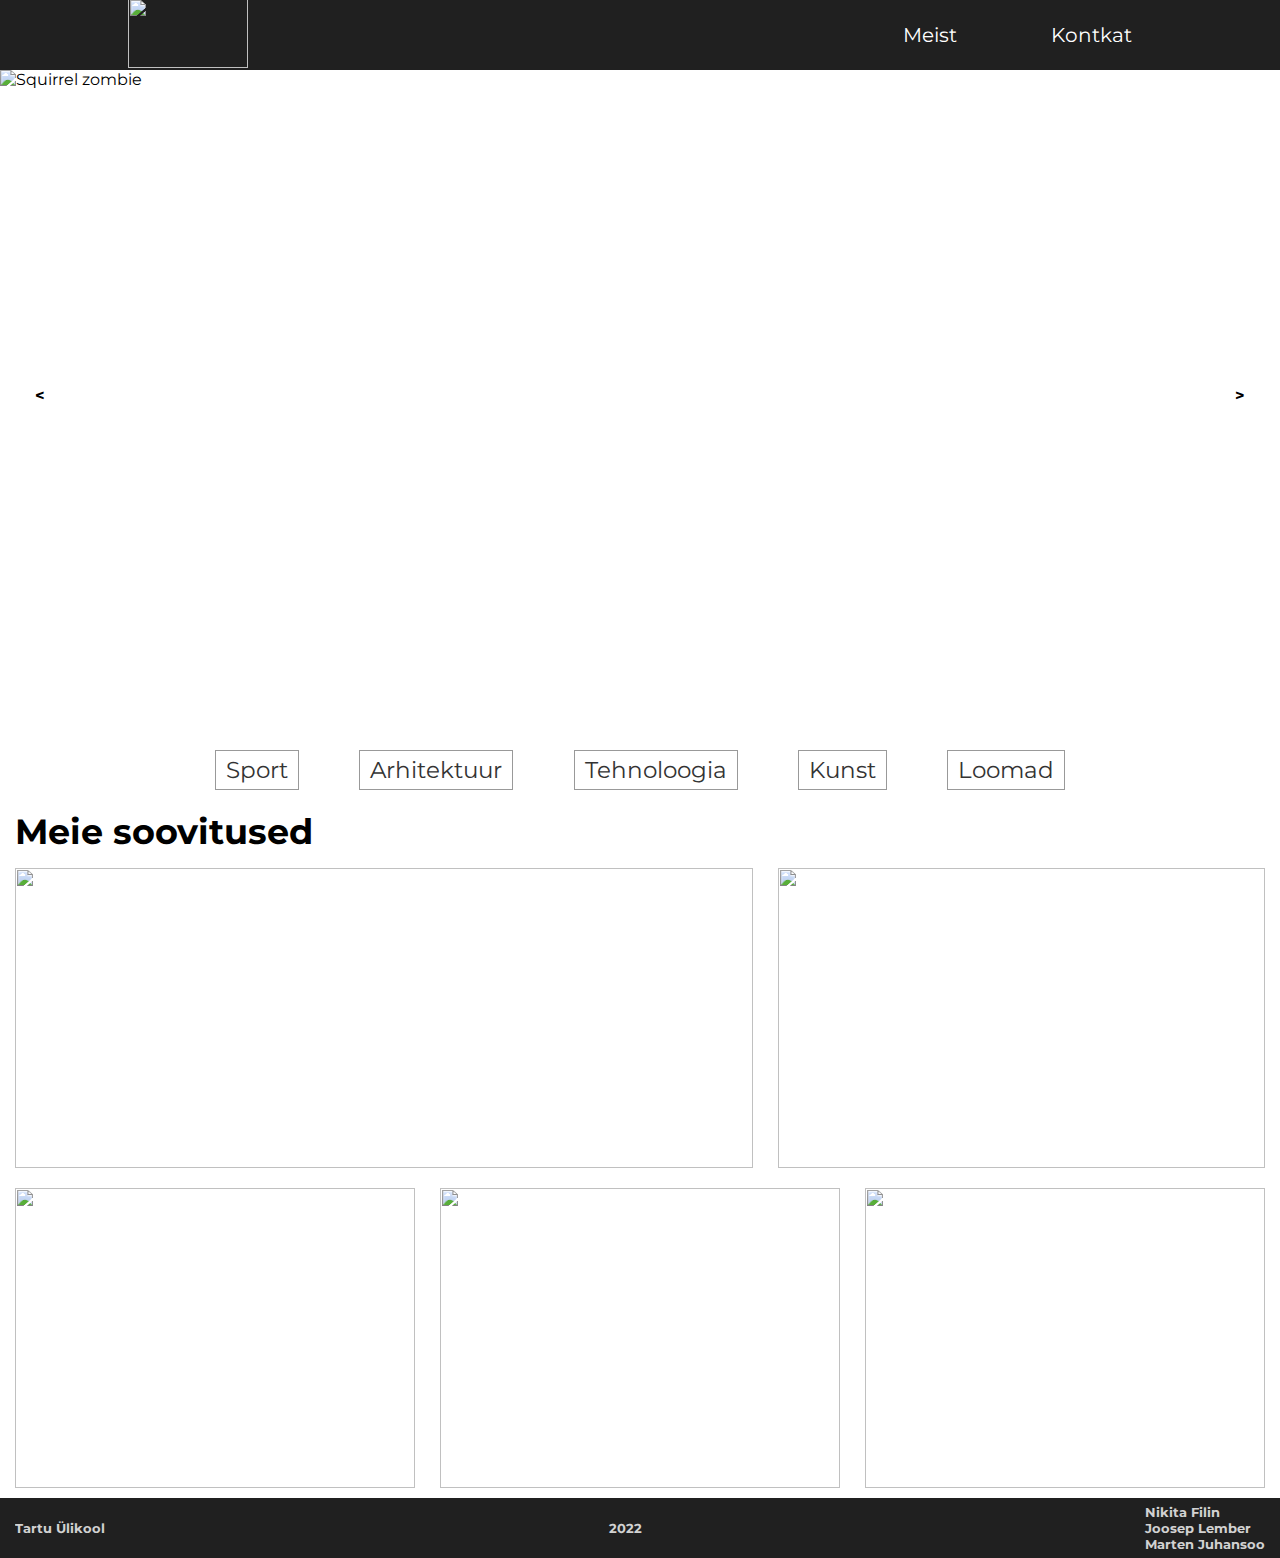
==== index.html @ 3db16217 "github pages setup" ====
<!DOCTYPE html>
<html lang="en">
<head>
    <meta charset="UTF-8">
    <title>Title</title>
    <link rel="stylesheet" href="static/css/index.css">
    <link rel="stylesheet" href="static/css/footer.css">
    <link rel="stylesheet" href="static/css/header.css">
    <meta name="viewport" content="width=device-width, initial-scale=1">
    <link rel="preconnect" href="https://fonts.googleapis.com">
    <link rel="preconnect" href="https://fonts.gstatic.com" crossorigin>
    <link href="https://fonts.googleapis.com/css2?family=Montserrat:wght@700&family=Roboto&display=swap" rel="stylesheet">
</head>
<body onload="popup('fig1', './templates/sport.html', 'popup6'); popup('fig2', 'arhitektuur.html', 'popup3'); popup('fig3', 'tehnoloogia.html', 'popup1'); popup('fig4', 'kunst.html', 'popup2'); popup('fig5', 'loomad.html', 'popup4');">
    <header>
        <a class="logo" href="index.html"><img src="https://www.graphicsprings.com/filestorage/stencils/1f4e948fcfc9977ee6fb567bd815132d.png?width=500&height=500" alt=""></a>
        <nav class="header-nav">
            <ul class="nav-links">
                <li><a class="header-text" href="">Meist</a></li>
                <li><a class="header-text" href="">Kontkat</a></li>
            </ul>
        </nav>
    </header>

    <div class="carousel">
        <div class="carousel-item carousel-item-visible">
            <img src="https://images.unsplash.com/photo-1537211261771-e525b9e4049b?ixid=MnwxMjA3fDB8MHxwaG90by1wYWdlfHx8fGVufDB8fHx8&ixlib=rb-1.2.1&auto=format&fit=crop&w=600&h=450&q=80"
                 alt="Squirrel zombie" />
        </div>
        <div class="carousel-item">
            <img src="https://images.unsplash.com/photo-1503925802536-c9451dcd87b5?ixid=MnwxMjA3fDB8MHxwaG90by1wYWdlfHx8fGVufDB8fHx8&ixlib=rb-1.2.1&auto=format&fit=crop&w=600&h=450&q=80"
                 alt="Zombie hands" />
        </div>
        <div class="carousel-item">
            <img src="https://images.unsplash.com/photo-1509558567730-6c838437b06b?ixlib=rb-1.2.1&ixid=MnwxMjA3fDB8MHxwaG90by1wYWdlfHx8fGVufDB8fHx8&auto=format&fit=crop&w=600&h=450&q=80"
                 alt="Zombie pumpkin" />
        </div>
        <div class="carousel-actions">
            <button id="carousel-button-prev" aria-label="Previous"><</button>
            <button id="carousel-button-next" aria-label="Next">></button>
        </div>
    </div>

    <nav class="themes-nav">
        <div class="nav-container">
            <a href="templates/sport.html">Sport</a>
            <a href="templates/arhitektuur.html">Arhitektuur</a>
            <a href="templates/tehnoloogia.html">Tehnoloogia</a>
            <a href="templates/kunst.html">Kunst</a>
            <a href="templates/loomad.html">Loomad</a>
        </div>
    </nav>

    <div class="heading">
        <h1>Meie soovitused</h1>
    </div>

    <section>
        <div class="themes-container">
            <div id="fig1" onclick="popup('fig1', 'sport.html', 'popup6')" class="fig1"><img src="https://media.istockphoto.com/photos/used-brushes-on-an-artists-palette-of-colorful-oil-paint-picture-id636761588?b=1&k=20&m=636761588&s=612x612&w=0&h=mlriGcG0LszeBR13BhAqCaRNgaAH2je1SaY4MMyitnw="alt=""></div>
            <div id="fig2" onclick="popup('fig2', 'arhitektuur.html', 'popup3')" class="fig2"><img src="https://media.istockphoto.com/photos/used-brushes-on-an-artists-palette-of-colorful-oil-paint-picture-id636761588?b=1&k=20&m=636761588&s=612x612&w=0&h=mlriGcG0LszeBR13BhAqCaRNgaAH2je1SaY4MMyitnw="alt=""></div>
            <div id="fig3" onclick="popup('fig3', 'tehnoloogia.html', 'popup1')" class="fig3"><img src="https://media.istockphoto.com/photos/used-brushes-on-an-artists-palette-of-colorful-oil-paint-picture-id636761588?b=1&k=20&m=636761588&s=612x612&w=0&h=mlriGcG0LszeBR13BhAqCaRNgaAH2je1SaY4MMyitnw="alt=""></div>
            <div id="fig4" onclick="popup('fig4', 'kunst.html', 'popup2')" class="fig4"><img src="https://media.istockphoto.com/photos/used-brushes-on-an-artists-palette-of-colorful-oil-paint-picture-id636761588?b=1&k=20&m=636761588&s=612x612&w=0&h=mlriGcG0LszeBR13BhAqCaRNgaAH2je1SaY4MMyitnw="alt=""></div>
            <div id="fig5" onclick="popup('fig5', 'loomad.html', 'popup4')" class="fig5"><img src="https://media.istockphoto.com/photos/used-brushes-on-an-artists-palette-of-colorful-oil-paint-picture-id636761588?b=1&k=20&m=636761588&s=612x612&w=0&h=mlriGcG0LszeBR13BhAqCaRNgaAH2je1SaY4MMyitnw="alt=""></div>
        </div>
    </section>

    <footer>
        <div class="footer-container">
            <div><h5>Tartu Ülikool</h5></div>
            <div><h5>2022</h5></div>
            <div><h5>Nikita Filin <br>Joosep Lember <br>Marten Juhansoo</h5></div>
        </div>
    </footer>
    <script src="static/js/slideshow.js"></script>
    <script src="static/js/div_click.js"></script>

</body>
</html>
---- static/css/index.css ----
*{
    padding: 0;
    margin: 0;
    box-sizing: border-box;
    font-family: 'Montserrat', sans-serif;
}


.themes-nav{

    min-height: 60px;
    display: flex;
    align-items: center;
}

.nav-container{
    width:850px;
    margin: 0 auto;
    flex-wrap: wrap;
    display: flex;
    justify-content: space-between;
    align-items: center;
}

.nav-container a{
    margin-top: 30px;
    text-decoration: none;
    padding: 5px 10px 5px 10px;
    border: 1.5px solid rgb(153, 153, 153);
    font-size: 23px;
    color: rgb(51, 51, 51);
}

.heading{
    max-width: 1250px;
    margin: 0 auto;
}

.heading h1 {
    font-weight: bold;
    margin-top:20px;
    font-size: 35px;
}

.carousel {
    max-width: 100%;
    position: relative;
    margin: 0 auto;
}

.carousel .carousel-item,
.carousel .carousel-item-hidden {
    display: none; /* hide all slide images not currently being viewed */
}

.carousel .carousel-item-visible {
    display: flex; /* show current slide image */
    animation: fadeVisibility 0.5s; /* for fading effect when switching between slides */

}

.carousel .carousel-item img {
    width: 100%;
    height: 650px;


}

/* Navigation control styles */
.carousel .carousel-actions {
    display: flex;
    width: 100%;
    justify-content: space-between; /* put space between the navigation buttons */
    position: absolute; /* position navigation buttons on top */
    top: 50%; /* center navigation buttons on the slide */
    transform: translateY(-50%); /* align navigation buttons */
}

.carousel .carousel-actions button {
    border-radius: 50px;
    background-color: white;
    border: 0;
    font-size: 16px;
    font-weight: bold;
    cursor: pointer;
    width: 40px;
    height: 40px;
}

.carousel .carousel-actions button#carousel-button-prev {
    margin-left: 20px; /* prevent previous button from touching the side*/
}

.carousel .carousel-actions button#carousel-button-next {
    margin-right: 20px;  /* prevent next button from touching the side*/
}

/* hanlde smooth transitions between slides */
@keyframes fadeVisibility {
    0% {
        opacity: 0;
    }
    100% {
        opacity: 1;
    }
}


section{
    margin-top: 15px;
    min-height: 600px;
    margin-bottom: 10px;

}

.themes-container{

    max-width: 1250px;

    margin: 0 auto;

    gap: 20px;
    display: flex;
    flex-wrap: wrap;
    justify-content: space-between;
}


.fig1 img, .fig2 img{
    object-fit: cover;
    height: 300px;
    width: 100%;
}

.fig1 {
    width: 59%;
    height: 300px;
}

.fig2 {
    width: 39%;
    height: 300px;
}


.fig3, .fig4, .fig5{
    width: 32%;
    height: 300px;

}

.fig3 img, .fig4 img, .fig5 img{
    height: 100%;
    width: 100%;
}




.fig1, .fig2, .fig3, .fig4, .fig5{
    transition: all 300ms;
}

.fig1:hover, .fig2:hover, .fig3:hover, .fig4:hover, .fig5:hover{
    transform: scale(1.05);
}


@media (max-width: 700px) {


    .nav-container{
        gap: 12px;
        justify-content: center;
    }


    .carousel{
       height: 300px;
    }

    .carousel .carousel-item img {

        height: 300px;

    }

    .fig1, .fig2, .fig3, .fig4, .fig5{
        width: 100%;
        margin-left: 10px;
        margin-right: 10px;
        gap: 1px;
    }

    .fig1:hover, .fig2:hover, .fig3:hover, .fig4:hover, .fig5:hover{
        transform: none;
    }

    .fig1, .fig2, .fig3, .fig4, .fig5{
        transition: none;
    }

    .fig1 img:hover, .fig2 img:hover, .fig3 img:hover, .fig4 img:hover, .fig5 img:hover{
        opacity: 0.8;
    }

    .heading{
        margin-left: 10px;
    }




}
---- static/css/footer.css ----
*{
    padding: 0;
    margin: 0;
    box-sizing: border-box;
    font-family: 'Montserrat', sans-serif;
}

footer{
    background-color: #202020;
    min-height: 60px;
    display: flex;
    align-items: center;
}

.footer-container{
    width: 1250px;
    margin: 0 auto;
    flex-wrap: wrap;
    display: flex;
    justify-content: space-between;
    align-items: center;
}

h5{
    color: white;
    opacity: 0.8;
}

@media (max-width: 700px) {

    .footer-container div h5{
        margin-left: 15px;
        margin-right: 15px;
    }

}
---- static/css/header.css ----
*{
    padding: 0;
    margin: 0;
    box-sizing: border-box;
    font-family: 'Montserrat', sans-serif;
}

header{
    display: flex;
    justify-content: flex-end;
    align-items: center;
    padding: 30px 10%;
    max-height: 70px;
    background-color: #202020;
}

.logo img{
    cursor: pointer;
    width: 120px;
    height: 70px;
}

.logo{
    margin-right: auto;
}

.nav-links{
    list-style: none;
}

.nav-links li{
    display: inline-block;
    padding: 0px 20px;
}

.nav-links li a{
    transition: all 0.3s ease 0s;
    text-decoration: none;
    color: white;
    font-size: 20px;
    margin-left: 50px;
}

.nav-links li a:hover{
    color: #0088a9
}


@media (max-width: 700px) {

    header{
        height: 10px;
    }
    .nav-links li a {
        font-size: 15px;
    }
}
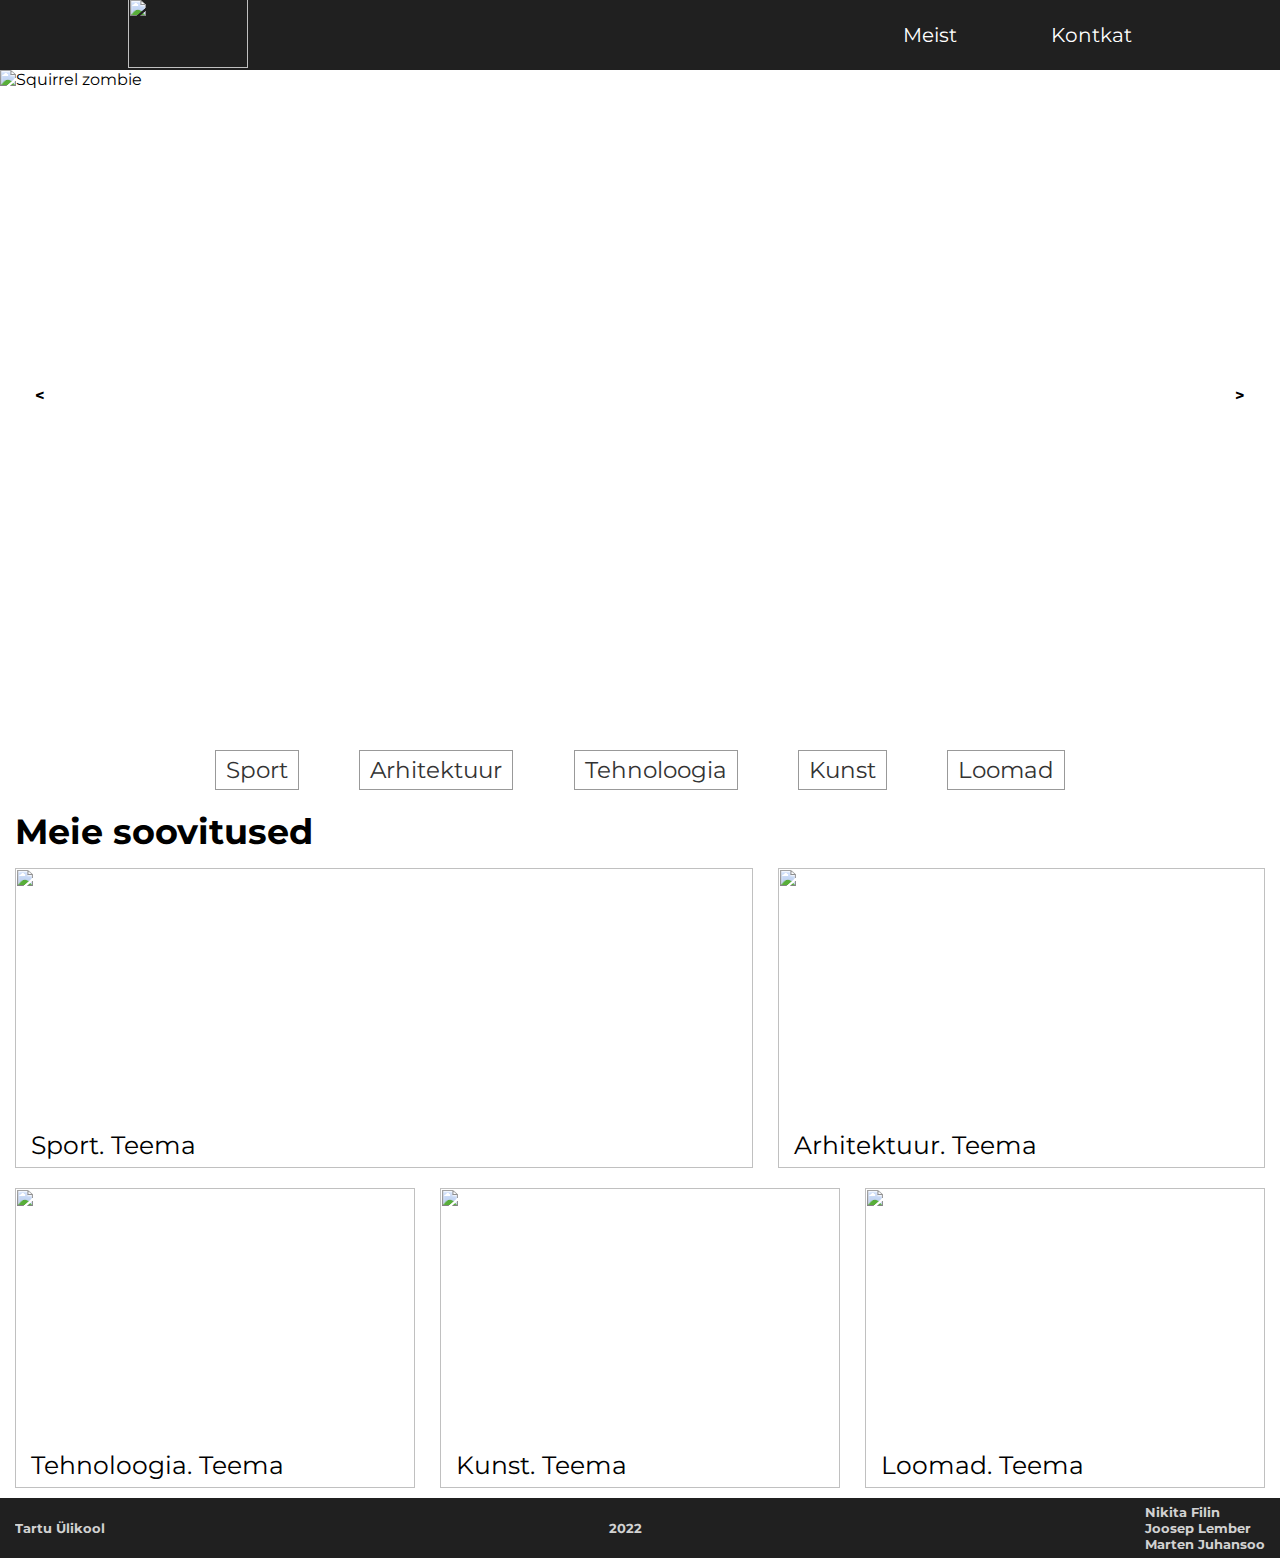
==== commit fbac9edd: "text on images added" ====
--- a/index.html
+++ b/index.html
@@ -11,7 +11,7 @@
     <link rel="preconnect" href="https://fonts.gstatic.com" crossorigin>
     <link href="https://fonts.googleapis.com/css2?family=Montserrat:wght@700&family=Roboto&display=swap" rel="stylesheet">
 </head>
-<body onload="popup('fig1', './templates/sport.html', 'popup6'); popup('fig2', 'arhitektuur.html', 'popup3'); popup('fig3', 'tehnoloogia.html', 'popup1'); popup('fig4', 'kunst.html', 'popup2'); popup('fig5', 'loomad.html', 'popup4');">
+<body onload="popup('fig1', './templates/sport.html', 'popup6'); popup('fig2', './templates/arhitektuur.html', 'popup3'); popup('fig3', './templates/tehnoloogia.html', 'popup1'); popup('fig4', './templates/kunst.html', 'popup2'); popup('fig5', './templates/loomad.html', 'popup4');">
     <header>
         <a class="logo" href="index.html"><img src="https://www.graphicsprings.com/filestorage/stencils/1f4e948fcfc9977ee6fb567bd815132d.png?width=500&height=500" alt=""></a>
         <nav class="header-nav">
@@ -57,11 +57,11 @@
 
     <section>
         <div class="themes-container">
-            <div id="fig1" onclick="popup('fig1', 'sport.html', 'popup6')" class="fig1"><img src="https://media.istockphoto.com/photos/used-brushes-on-an-artists-palette-of-colorful-oil-paint-picture-id636761588?b=1&k=20&m=636761588&s=612x612&w=0&h=mlriGcG0LszeBR13BhAqCaRNgaAH2je1SaY4MMyitnw="alt=""></div>
-            <div id="fig2" onclick="popup('fig2', 'arhitektuur.html', 'popup3')" class="fig2"><img src="https://media.istockphoto.com/photos/used-brushes-on-an-artists-palette-of-colorful-oil-paint-picture-id636761588?b=1&k=20&m=636761588&s=612x612&w=0&h=mlriGcG0LszeBR13BhAqCaRNgaAH2je1SaY4MMyitnw="alt=""></div>
-            <div id="fig3" onclick="popup('fig3', 'tehnoloogia.html', 'popup1')" class="fig3"><img src="https://media.istockphoto.com/photos/used-brushes-on-an-artists-palette-of-colorful-oil-paint-picture-id636761588?b=1&k=20&m=636761588&s=612x612&w=0&h=mlriGcG0LszeBR13BhAqCaRNgaAH2je1SaY4MMyitnw="alt=""></div>
-            <div id="fig4" onclick="popup('fig4', 'kunst.html', 'popup2')" class="fig4"><img src="https://media.istockphoto.com/photos/used-brushes-on-an-artists-palette-of-colorful-oil-paint-picture-id636761588?b=1&k=20&m=636761588&s=612x612&w=0&h=mlriGcG0LszeBR13BhAqCaRNgaAH2je1SaY4MMyitnw="alt=""></div>
-            <div id="fig5" onclick="popup('fig5', 'loomad.html', 'popup4')" class="fig5"><img src="https://media.istockphoto.com/photos/used-brushes-on-an-artists-palette-of-colorful-oil-paint-picture-id636761588?b=1&k=20&m=636761588&s=612x612&w=0&h=mlriGcG0LszeBR13BhAqCaRNgaAH2je1SaY4MMyitnw="alt=""></div>
+            <div id="fig1" class="fig1"><img src="https://media.istockphoto.com/photos/used-brushes-on-an-artists-palette-of-colorful-oil-paint-picture-id636761588?b=1&k=20&m=636761588&s=612x612&w=0&h=mlriGcG0LszeBR13BhAqCaRNgaAH2je1SaY4MMyitnw="alt=""><p>Sport. Teema</p></div>
+            <div id="fig2" class="fig2"><img src="https://media.istockphoto.com/photos/used-brushes-on-an-artists-palette-of-colorful-oil-paint-picture-id636761588?b=1&k=20&m=636761588&s=612x612&w=0&h=mlriGcG0LszeBR13BhAqCaRNgaAH2je1SaY4MMyitnw="alt=""><p>Arhitektuur. Teema</p></div>
+            <div id="fig3" class="fig3"><img src="https://media.istockphoto.com/photos/used-brushes-on-an-artists-palette-of-colorful-oil-paint-picture-id636761588?b=1&k=20&m=636761588&s=612x612&w=0&h=mlriGcG0LszeBR13BhAqCaRNgaAH2je1SaY4MMyitnw="alt=""><p>Tehnoloogia. Teema</p></div>
+            <div id="fig4" class="fig4"><img src="https://media.istockphoto.com/photos/used-brushes-on-an-artists-palette-of-colorful-oil-paint-picture-id636761588?b=1&k=20&m=636761588&s=612x612&w=0&h=mlriGcG0LszeBR13BhAqCaRNgaAH2je1SaY4MMyitnw="alt=""><p>Kunst. Teema</p></div>
+            <div id="fig5" class="fig5"><img src="https://media.istockphoto.com/photos/used-brushes-on-an-artists-palette-of-colorful-oil-paint-picture-id636761588?b=1&k=20&m=636761588&s=612x612&w=0&h=mlriGcG0LszeBR13BhAqCaRNgaAH2je1SaY4MMyitnw="alt=""><p>Loomad. Teema</p></div>
         </div>
     </section>
 
--- a/static/css/index.css
+++ b/static/css/index.css
@@ -158,6 +158,7 @@
 
 
 .fig1, .fig2, .fig3, .fig4, .fig5{
+    position: relative;
     transition: all 300ms;
 }
 
@@ -165,6 +166,12 @@
     transform: scale(1.05);
 }
 
+.fig1 p, .fig2 p, .fig3 p, .fig4 p, .fig5 p{
+    position: absolute;
+    bottom: 8px;
+    left: 16px;
+    font-size: 25px;
+}
 
 @media (max-width: 700px) {
 
@@ -208,6 +215,10 @@
         margin-left: 10px;
     }
 
+    .fig1 p, .fig2 p, .fig3 p, .fig4 p, .fig5 p{
+        font-size: 20px;
+    }
+
 
 
 
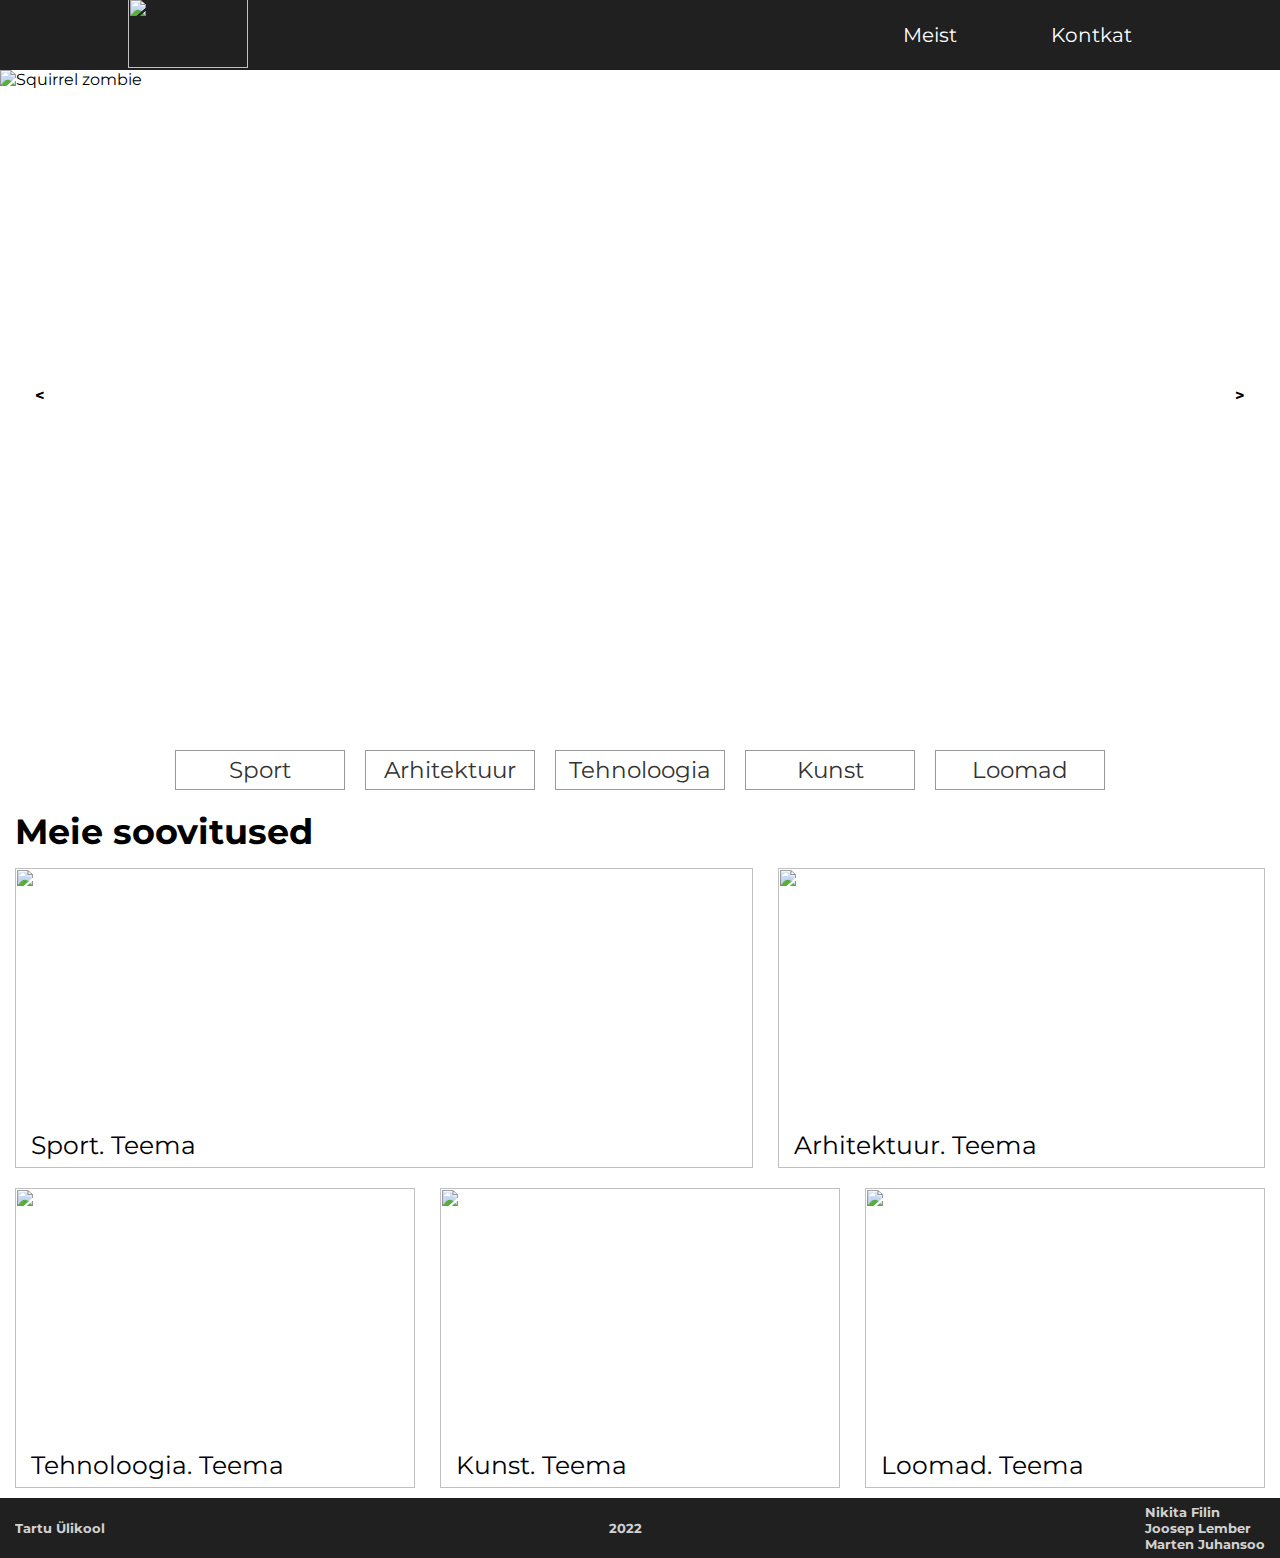
==== commit 892500c7: "Code refactoring" ====
--- a/index.html
+++ b/index.html
@@ -16,8 +16,8 @@
         <a class="logo" href="index.html"><img src="https://www.graphicsprings.com/filestorage/stencils/1f4e948fcfc9977ee6fb567bd815132d.png?width=500&height=500" alt=""></a>
         <nav class="header-nav">
             <ul class="nav-links">
-                <li><a class="header-text" href="">Meist</a></li>
-                <li><a class="header-text" href="">Kontkat</a></li>
+                <li><a href="">Meist</a></li>
+                <li><a href="">Kontkat</a></li>
             </ul>
         </nav>
     </header>
@@ -56,7 +56,7 @@
     </div>
 
     <section>
-        <div class="themes-container">
+        <div class="section-container">
             <div id="fig1" class="fig1"><img src="https://media.istockphoto.com/photos/used-brushes-on-an-artists-palette-of-colorful-oil-paint-picture-id636761588?b=1&k=20&m=636761588&s=612x612&w=0&h=mlriGcG0LszeBR13BhAqCaRNgaAH2je1SaY4MMyitnw="alt=""><p>Sport. Teema</p></div>
             <div id="fig2" class="fig2"><img src="https://media.istockphoto.com/photos/used-brushes-on-an-artists-palette-of-colorful-oil-paint-picture-id636761588?b=1&k=20&m=636761588&s=612x612&w=0&h=mlriGcG0LszeBR13BhAqCaRNgaAH2je1SaY4MMyitnw="alt=""><p>Arhitektuur. Teema</p></div>
             <div id="fig3" class="fig3"><img src="https://media.istockphoto.com/photos/used-brushes-on-an-artists-palette-of-colorful-oil-paint-picture-id636761588?b=1&k=20&m=636761588&s=612x612&w=0&h=mlriGcG0LszeBR13BhAqCaRNgaAH2je1SaY4MMyitnw="alt=""><p>Tehnoloogia. Teema</p></div>
@@ -72,6 +72,7 @@
             <div><h5>Nikita Filin <br>Joosep Lember <br>Marten Juhansoo</h5></div>
         </div>
     </footer>
+
     <script src="static/js/slideshow.js"></script>
     <script src="static/js/div_click.js"></script>
 
--- a/static/css/index.css
+++ b/static/css/index.css
@@ -5,43 +5,6 @@
     font-family: 'Montserrat', sans-serif;
 }
 
-
-.themes-nav{
-
-    min-height: 60px;
-    display: flex;
-    align-items: center;
-}
-
-.nav-container{
-    width:850px;
-    margin: 0 auto;
-    flex-wrap: wrap;
-    display: flex;
-    justify-content: space-between;
-    align-items: center;
-}
-
-.nav-container a{
-    margin-top: 30px;
-    text-decoration: none;
-    padding: 5px 10px 5px 10px;
-    border: 1.5px solid rgb(153, 153, 153);
-    font-size: 23px;
-    color: rgb(51, 51, 51);
-}
-
-.heading{
-    max-width: 1250px;
-    margin: 0 auto;
-}
-
-.heading h1 {
-    font-weight: bold;
-    margin-top:20px;
-    font-size: 35px;
-}
-
 .carousel {
     max-width: 100%;
     position: relative;
@@ -56,14 +19,11 @@
 .carousel .carousel-item-visible {
     display: flex; /* show current slide image */
     animation: fadeVisibility 0.5s; /* for fading effect when switching between slides */
-
 }
 
 .carousel .carousel-item img {
     width: 100%;
     height: 650px;
-
-
 }
 
 /* Navigation control styles */
@@ -105,6 +65,44 @@
     }
 }
 
+.themes-nav{
+    min-height: 60px;
+    display: flex;
+    align-items: center;
+}
+
+.nav-container{
+    padding-left: 10px;
+    padding-right: 10px ;
+    width:950px;
+    margin: 0 auto;
+    flex-wrap: wrap;
+    display: flex;
+    justify-content: space-between;
+    align-items: center;
+}
+
+.nav-container a{
+    min-width: 170px;
+    margin-top: 30px;
+    text-decoration: none;
+    padding: 5px 10px 5px 10px;
+    border: 1.5px solid rgb(153, 153, 153);
+    font-size: 23px;
+    color: rgb(51, 51, 51);
+    text-align: center;
+}
+
+.heading{
+    max-width: 1250px;
+    margin: 0 auto;
+}
+
+.heading h1 {
+    font-weight: bold;
+    margin-top:20px;
+    font-size: 35px;
+}
 
 section{
     margin-top: 15px;
@@ -113,19 +111,15 @@
 
 }
 
-.themes-container{
-
+.section-container{
     max-width: 1250px;
-
-    margin: 0 auto;
-
+    margin: 0 auto;
     gap: 20px;
     display: flex;
     flex-wrap: wrap;
     justify-content: space-between;
 }
 
-
 .fig1 img, .fig2 img{
     object-fit: cover;
     height: 300px;
@@ -153,9 +147,6 @@
     height: 100%;
     width: 100%;
 }
-
-
-
 
 .fig1, .fig2, .fig3, .fig4, .fig5{
     position: relative;
@@ -171,25 +162,34 @@
     bottom: 8px;
     left: 16px;
     font-size: 25px;
+
+}
+
+@media (max-width: 1000px){
+    .fig1, .fig2, .fig3, .fig4, .fig5{
+        width: 46%;
+        margin-left: 10px;
+        margin-right: 10px;
+
+    }
 }
 
 @media (max-width: 700px) {
-
+    .carousel{
+       height: 300px;
+    }
+
+    .carousel .carousel-item img {
+        height: 300px;
+    }
 
     .nav-container{
         gap: 12px;
         justify-content: center;
     }
 
-
-    .carousel{
-       height: 300px;
-    }
-
-    .carousel .carousel-item img {
-
-        height: 300px;
-
+    .heading{
+        margin-left: 10px;
     }
 
     .fig1, .fig2, .fig3, .fig4, .fig5{
@@ -211,10 +211,6 @@
         opacity: 0.8;
     }
 
-    .heading{
-        margin-left: 10px;
-    }
-
     .fig1 p, .fig2 p, .fig3 p, .fig4 p, .fig5 p{
         font-size: 20px;
     }
--- a/static/css/footer.css
+++ b/static/css/footer.css
@@ -27,10 +27,8 @@
 }
 
 @media (max-width: 700px) {
-
     .footer-container div h5{
         margin-left: 15px;
         margin-right: 15px;
     }
-
 }--- a/static/css/header.css
+++ b/static/css/header.css
@@ -30,7 +30,7 @@
 
 .nav-links li{
     display: inline-block;
-    padding: 0px 20px;
+    padding: 0 20px;
 }
 
 .nav-links li a{
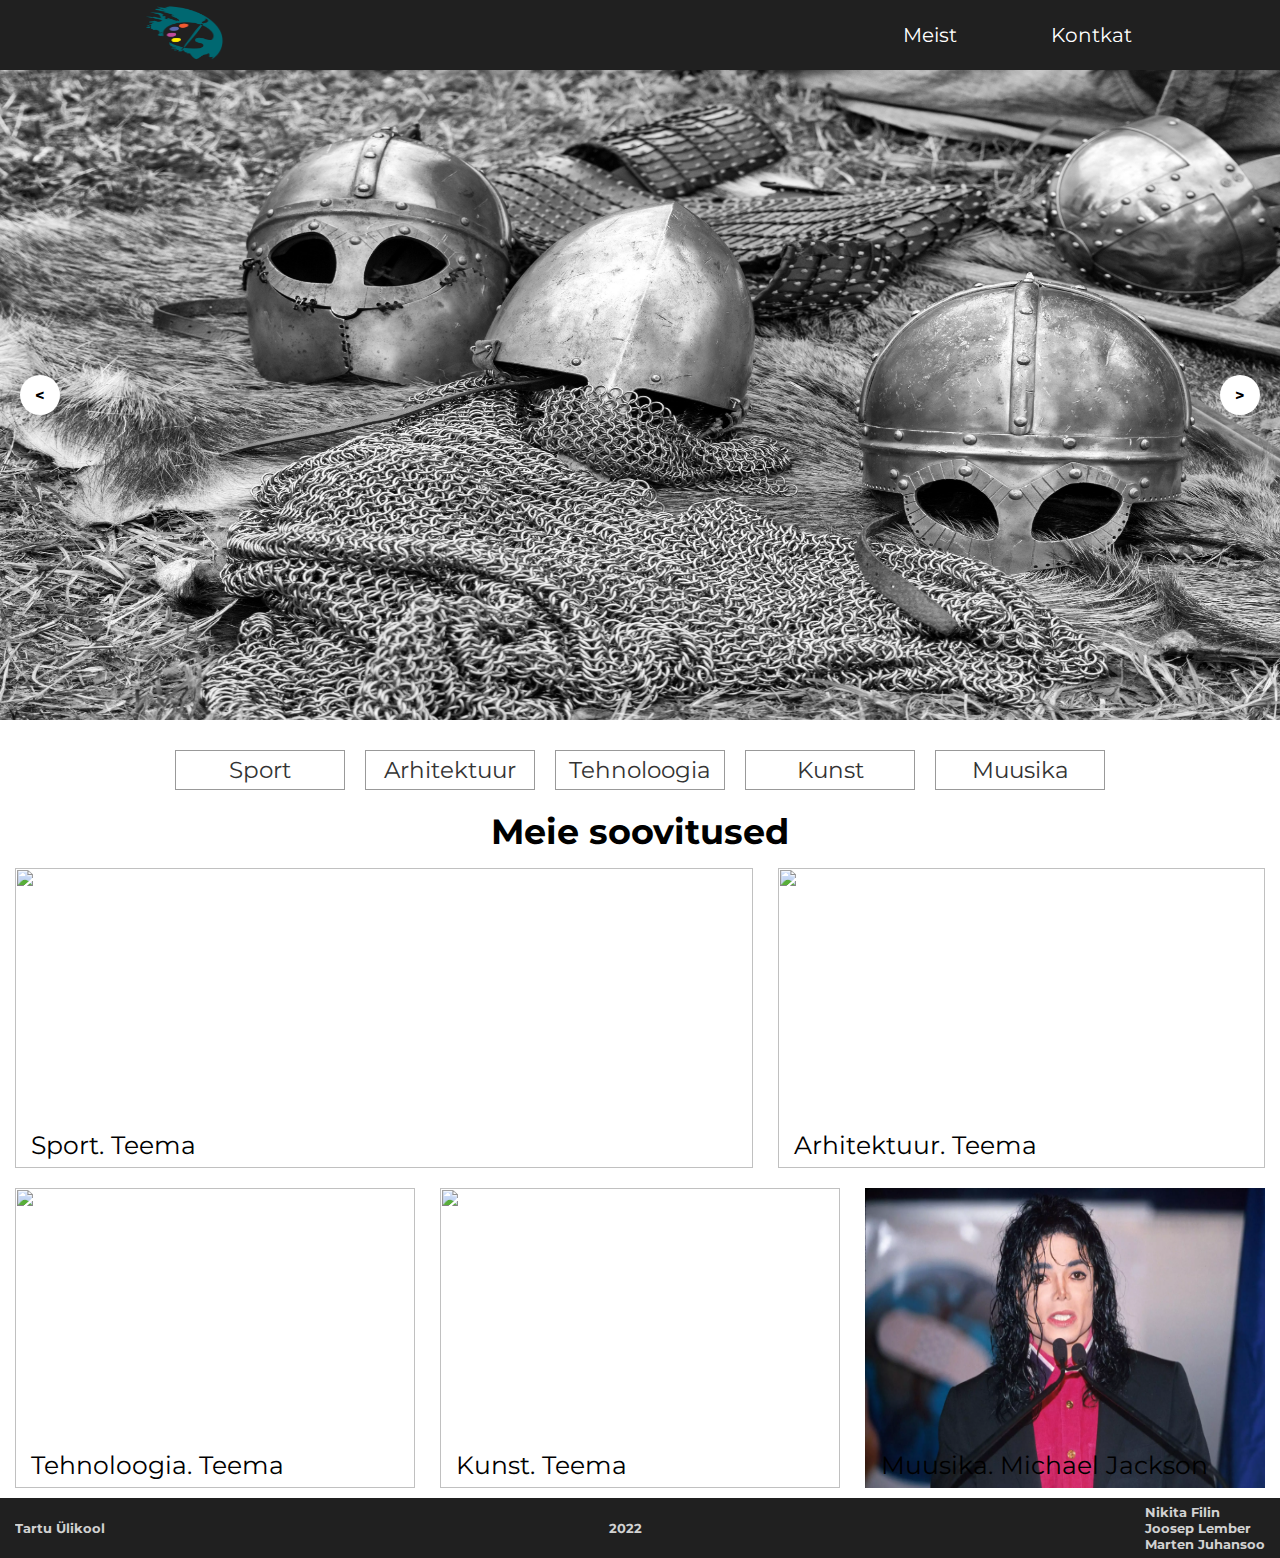
==== commit f94dd10e: "music photos added" ====
--- a/index.html
+++ b/index.html
@@ -11,9 +11,9 @@
     <link rel="preconnect" href="https://fonts.gstatic.com" crossorigin>
     <link href="https://fonts.googleapis.com/css2?family=Montserrat:wght@700&family=Roboto&display=swap" rel="stylesheet">
 </head>
-<body onload="popup('fig1', './templates/sport.html', 'popup6'); popup('fig2', './templates/arhitektuur.html', 'popup3'); popup('fig3', './templates/tehnoloogia.html', 'popup1'); popup('fig4', './templates/kunst.html', 'popup2'); popup('fig5', './templates/loomad.html', 'popup4');">
+<body onload="popup('fig1', './templates/sport.html', 'popup6'); popup('fig2', './templates/arhitektuur.html', 'popup3'); popup('fig3', './templates/muusika.html', 'popup1'); popup('fig4', './templates/kunst.html', 'popup2'); popup('fig5', './templates/muusika.html', 'popup1');">
     <header>
-        <a class="logo" href="index.html"><img src="https://www.graphicsprings.com/filestorage/stencils/1f4e948fcfc9977ee6fb567bd815132d.png?width=500&height=500" alt=""></a>
+        <a class="logo" href="index.html"><img src="static/images/logo.png" alt=""></a>
         <nav class="header-nav">
             <ul class="nav-links">
                 <li><a href="">Meist</a></li>
@@ -24,20 +24,17 @@
 
     <div class="carousel">
         <div class="carousel-item carousel-item-visible">
-            <img src="https://images.unsplash.com/photo-1537211261771-e525b9e4049b?ixid=MnwxMjA3fDB8MHxwaG90by1wYWdlfHx8fGVufDB8fHx8&ixlib=rb-1.2.1&auto=format&fit=crop&w=600&h=450&q=80"
-                 alt="Squirrel zombie" />
+            <img src="static/images/slider_1.jpeg"/>
         </div>
         <div class="carousel-item">
-            <img src="https://images.unsplash.com/photo-1503925802536-c9451dcd87b5?ixid=MnwxMjA3fDB8MHxwaG90by1wYWdlfHx8fGVufDB8fHx8&ixlib=rb-1.2.1&auto=format&fit=crop&w=600&h=450&q=80"
-                 alt="Zombie hands" />
+            <img src="static/images/slider_2.jpeg"/>
         </div>
         <div class="carousel-item">
-            <img src="https://images.unsplash.com/photo-1509558567730-6c838437b06b?ixlib=rb-1.2.1&ixid=MnwxMjA3fDB8MHxwaG90by1wYWdlfHx8fGVufDB8fHx8&auto=format&fit=crop&w=600&h=450&q=80"
-                 alt="Zombie pumpkin" />
+            <img src="static/images/slider_3.jpeg"/>
         </div>
         <div class="carousel-actions">
-            <button id="carousel-button-prev" aria-label="Previous"><</button>
-            <button id="carousel-button-next" aria-label="Next">></button>
+            <button id="carousel-button-prev" aria-label="Previous"><span><</span></button>
+            <button id="carousel-button-next" aria-label="Next"><span>></span></button>
         </div>
     </div>
 
@@ -47,7 +44,7 @@
             <a href="templates/arhitektuur.html">Arhitektuur</a>
             <a href="templates/tehnoloogia.html">Tehnoloogia</a>
             <a href="templates/kunst.html">Kunst</a>
-            <a href="templates/loomad.html">Loomad</a>
+            <a href="templates/muusika.html">Muusika</a>
         </div>
     </nav>
 
@@ -57,11 +54,11 @@
 
     <section>
         <div class="section-container">
-            <div id="fig1" class="fig1"><img src="https://media.istockphoto.com/photos/used-brushes-on-an-artists-palette-of-colorful-oil-paint-picture-id636761588?b=1&k=20&m=636761588&s=612x612&w=0&h=mlriGcG0LszeBR13BhAqCaRNgaAH2je1SaY4MMyitnw="alt=""><p>Sport. Teema</p></div>
-            <div id="fig2" class="fig2"><img src="https://media.istockphoto.com/photos/used-brushes-on-an-artists-palette-of-colorful-oil-paint-picture-id636761588?b=1&k=20&m=636761588&s=612x612&w=0&h=mlriGcG0LszeBR13BhAqCaRNgaAH2je1SaY4MMyitnw="alt=""><p>Arhitektuur. Teema</p></div>
-            <div id="fig3" class="fig3"><img src="https://media.istockphoto.com/photos/used-brushes-on-an-artists-palette-of-colorful-oil-paint-picture-id636761588?b=1&k=20&m=636761588&s=612x612&w=0&h=mlriGcG0LszeBR13BhAqCaRNgaAH2je1SaY4MMyitnw="alt=""><p>Tehnoloogia. Teema</p></div>
-            <div id="fig4" class="fig4"><img src="https://media.istockphoto.com/photos/used-brushes-on-an-artists-palette-of-colorful-oil-paint-picture-id636761588?b=1&k=20&m=636761588&s=612x612&w=0&h=mlriGcG0LszeBR13BhAqCaRNgaAH2je1SaY4MMyitnw="alt=""><p>Kunst. Teema</p></div>
-            <div id="fig5" class="fig5"><img src="https://media.istockphoto.com/photos/used-brushes-on-an-artists-palette-of-colorful-oil-paint-picture-id636761588?b=1&k=20&m=636761588&s=612x612&w=0&h=mlriGcG0LszeBR13BhAqCaRNgaAH2je1SaY4MMyitnw="alt=""><p>Loomad. Teema</p></div>
+            <div id="fig1" class="fig1"><img src="https://media.istockphoto.com/photos/used-brushes-on-an-artists-palette-of-colorful-oil-paint-picture-id636761588?b=1&k=20&m=636761588&s=612x612&w=0&h=mlriGcG0LszeBR13BhAqCaRNgaAH2je1SaY4MMyitnw=" alt=""><p>Sport. Teema</p></div>
+            <div id="fig2" class="fig2"><img src="https://media.istockphoto.com/photos/used-brushes-on-an-artists-palette-of-colorful-oil-paint-picture-id636761588?b=1&k=20&m=636761588&s=612x612&w=0&h=mlriGcG0LszeBR13BhAqCaRNgaAH2je1SaY4MMyitnw=" alt=""><p>Arhitektuur. Teema</p></div>
+            <div id="fig3" class="fig3"><img src="https://media.istockphoto.com/photos/used-brushes-on-an-artists-palette-of-colorful-oil-paint-picture-id636761588?b=1&k=20&m=636761588&s=612x612&w=0&h=mlriGcG0LszeBR13BhAqCaRNgaAH2je1SaY4MMyitnw=" alt=""><p>Tehnoloogia. Teema</p></div>
+            <div id="fig4" class="fig4"><img src="https://media.istockphoto.com/photos/used-brushes-on-an-artists-palette-of-colorful-oil-paint-picture-id636761588?b=1&k=20&m=636761588&s=612x612&w=0&h=mlriGcG0LszeBR13BhAqCaRNgaAH2je1SaY4MMyitnw=" alt=""><p>Kunst. Teema</p></div>
+            <div id="fig5" class="fig5"><img src="static/images/michel_jackson.jpeg" alt="Michael Jackson"><p>Muusika. Michael Jackson</p></div>
         </div>
     </section>
 
--- a/static/css/index.css
+++ b/static/css/index.css
@@ -5,8 +5,14 @@
     font-family: 'Montserrat', sans-serif;
 }
 
+body{
+    display: flex;
+    flex-direction: column;
+    min-height: 100vh;
+}
+
 .carousel {
-    max-width: 100%;
+    width: 100%;
     position: relative;
     margin: 0 auto;
 }
@@ -18,6 +24,7 @@
 
 .carousel .carousel-item-visible {
     display: flex; /* show current slide image */
+    width: 100%;
     animation: fadeVisibility 0.5s; /* for fading effect when switching between slides */
 }
 
--- a/static/css/footer.css
+++ b/static/css/footer.css
@@ -2,14 +2,17 @@
     padding: 0;
     margin: 0;
     box-sizing: border-box;
-    font-family: 'Montserrat', sans-serif;
 }
 
 footer{
+    font-family: 'Montserrat', sans-serif;
     background-color: #202020;
     min-height: 60px;
     display: flex;
     align-items: center;
+    margin-top: auto;
+
+
 }
 
 .footer-container{
--- a/static/css/header.css
+++ b/static/css/header.css
@@ -2,10 +2,10 @@
     padding: 0;
     margin: 0;
     box-sizing: border-box;
-    font-family: 'Montserrat', sans-serif;
 }
 
 header{
+    font-family: 'Montserrat', sans-serif;
     display: flex;
     justify-content: flex-end;
     align-items: center;
@@ -46,6 +46,7 @@
 }
 
 
+
 @media (max-width: 700px) {
 
     header{
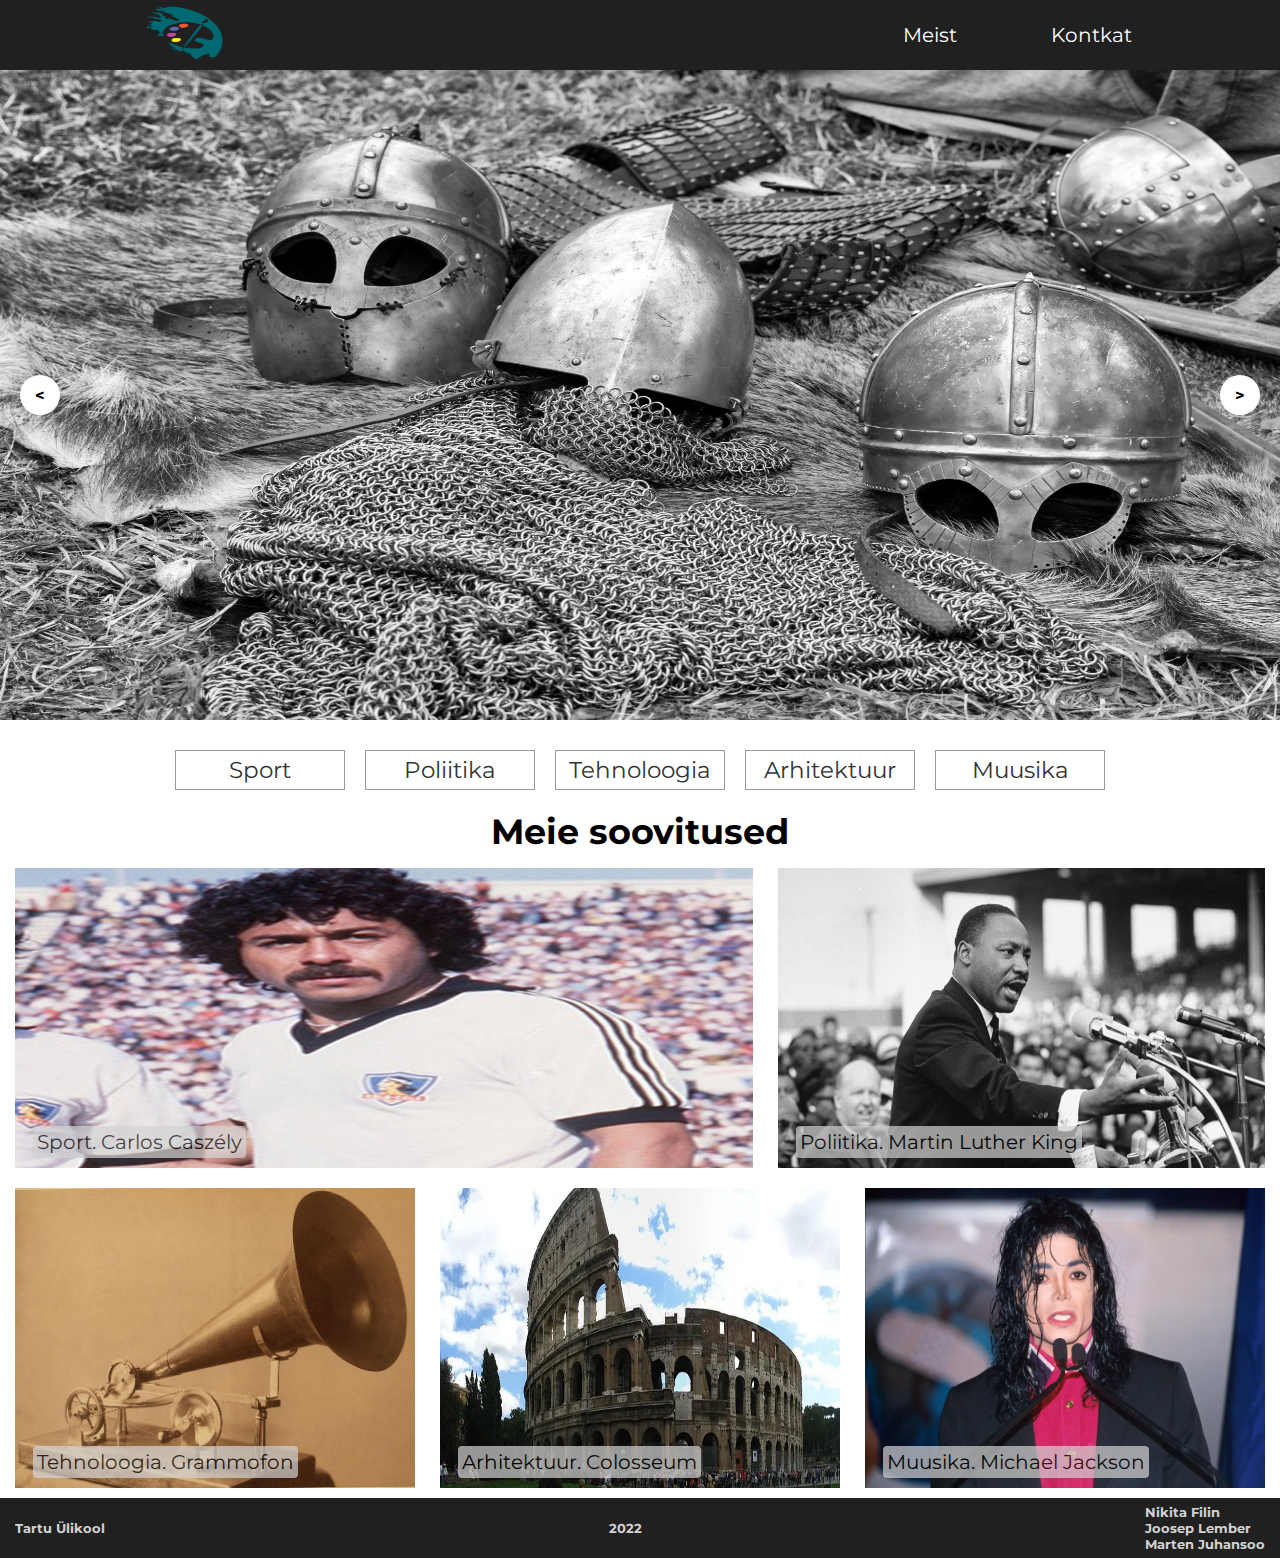
==== commit 09592ee4: "Themes added" ====
--- a/index.html
+++ b/index.html
@@ -11,7 +11,7 @@
     <link rel="preconnect" href="https://fonts.gstatic.com" crossorigin>
     <link href="https://fonts.googleapis.com/css2?family=Montserrat:wght@700&family=Roboto&display=swap" rel="stylesheet">
 </head>
-<body onload="popup('fig1', './templates/sport.html', 'popup6'); popup('fig2', './templates/arhitektuur.html', 'popup3'); popup('fig3', './templates/muusika.html', 'popup1'); popup('fig4', './templates/kunst.html', 'popup2'); popup('fig5', './templates/muusika.html', 'popup1');">
+<body onload="popup('fig1', './templates/sport.html', 'popup4'); popup('fig2', './templates/poliitika.html', 'popup2'); popup('fig3', './templates/tehnoloogia.html', 'popup6'); popup('fig4', './templates/arhitektuur.html', 'popup1'); popup('fig5', './templates/muusika.html', 'popup1');">
     <header>
         <a class="logo" href="index.html"><img src="static/images/logo.png" alt=""></a>
         <nav class="header-nav">
@@ -41,9 +41,9 @@
     <nav class="themes-nav">
         <div class="nav-container">
             <a href="templates/sport.html">Sport</a>
+            <a href="templates/poliitika.html">Poliitika</a>
+            <a href="templates/tehnoloogia.html">Tehnoloogia</a>
             <a href="templates/arhitektuur.html">Arhitektuur</a>
-            <a href="templates/tehnoloogia.html">Tehnoloogia</a>
-            <a href="templates/kunst.html">Kunst</a>
             <a href="templates/muusika.html">Muusika</a>
         </div>
     </nav>
@@ -54,10 +54,10 @@
 
     <section>
         <div class="section-container">
-            <div id="fig1" class="fig1"><img src="https://media.istockphoto.com/photos/used-brushes-on-an-artists-palette-of-colorful-oil-paint-picture-id636761588?b=1&k=20&m=636761588&s=612x612&w=0&h=mlriGcG0LszeBR13BhAqCaRNgaAH2je1SaY4MMyitnw=" alt=""><p>Sport. Teema</p></div>
-            <div id="fig2" class="fig2"><img src="https://media.istockphoto.com/photos/used-brushes-on-an-artists-palette-of-colorful-oil-paint-picture-id636761588?b=1&k=20&m=636761588&s=612x612&w=0&h=mlriGcG0LszeBR13BhAqCaRNgaAH2je1SaY4MMyitnw=" alt=""><p>Arhitektuur. Teema</p></div>
-            <div id="fig3" class="fig3"><img src="https://media.istockphoto.com/photos/used-brushes-on-an-artists-palette-of-colorful-oil-paint-picture-id636761588?b=1&k=20&m=636761588&s=612x612&w=0&h=mlriGcG0LszeBR13BhAqCaRNgaAH2je1SaY4MMyitnw=" alt=""><p>Tehnoloogia. Teema</p></div>
-            <div id="fig4" class="fig4"><img src="https://media.istockphoto.com/photos/used-brushes-on-an-artists-palette-of-colorful-oil-paint-picture-id636761588?b=1&k=20&m=636761588&s=612x612&w=0&h=mlriGcG0LszeBR13BhAqCaRNgaAH2je1SaY4MMyitnw=" alt=""><p>Kunst. Teema</p></div>
+            <div id="fig1" class="fig1"><img src="static/images/Carlos%20Caszély.jpeg" alt="Carlos Caszély"><p>Sport. Carlos Caszély</p></div>
+            <div id="fig2" class="fig2"><img src="static/images/martin.jpeg" alt="Martin Luther King"><p>Poliitika. Martin Luther King</p></div>
+            <div id="fig3" class="fig3"><img src="static/images/Grammofon.jpeg" alt="Grammofon"><p>Tehnoloogia. Grammofon</p></div>
+            <div id="fig4" class="fig4"><img src="static/images/coliseo.jpeg" alt="Colosseum"><p>Arhitektuur. Colosseum</p></div>
             <div id="fig5" class="fig5"><img src="static/images/michel_jackson.jpeg" alt="Michael Jackson"><p>Muusika. Michael Jackson</p></div>
         </div>
     </section>
--- a/static/css/index.css
+++ b/static/css/index.css
@@ -128,7 +128,7 @@
 }
 
 .fig1 img, .fig2 img{
-    object-fit: cover;
+
     height: 300px;
     width: 100%;
 }
@@ -168,7 +168,12 @@
     position: absolute;
     bottom: 8px;
     left: 16px;
-    font-size: 25px;
+    font-size: 20px;
+    border-radius:4px;
+    padding:4px;
+    margin:2px;
+    background-color: #D3D3D3;
+    opacity: .7;
 
 }
 
@@ -199,6 +204,10 @@
         margin-left: 10px;
     }
 
+    .heading h1{
+        font-size: 25px;
+    }
+
     .fig1, .fig2, .fig3, .fig4, .fig5{
         width: 100%;
         margin-left: 10px;
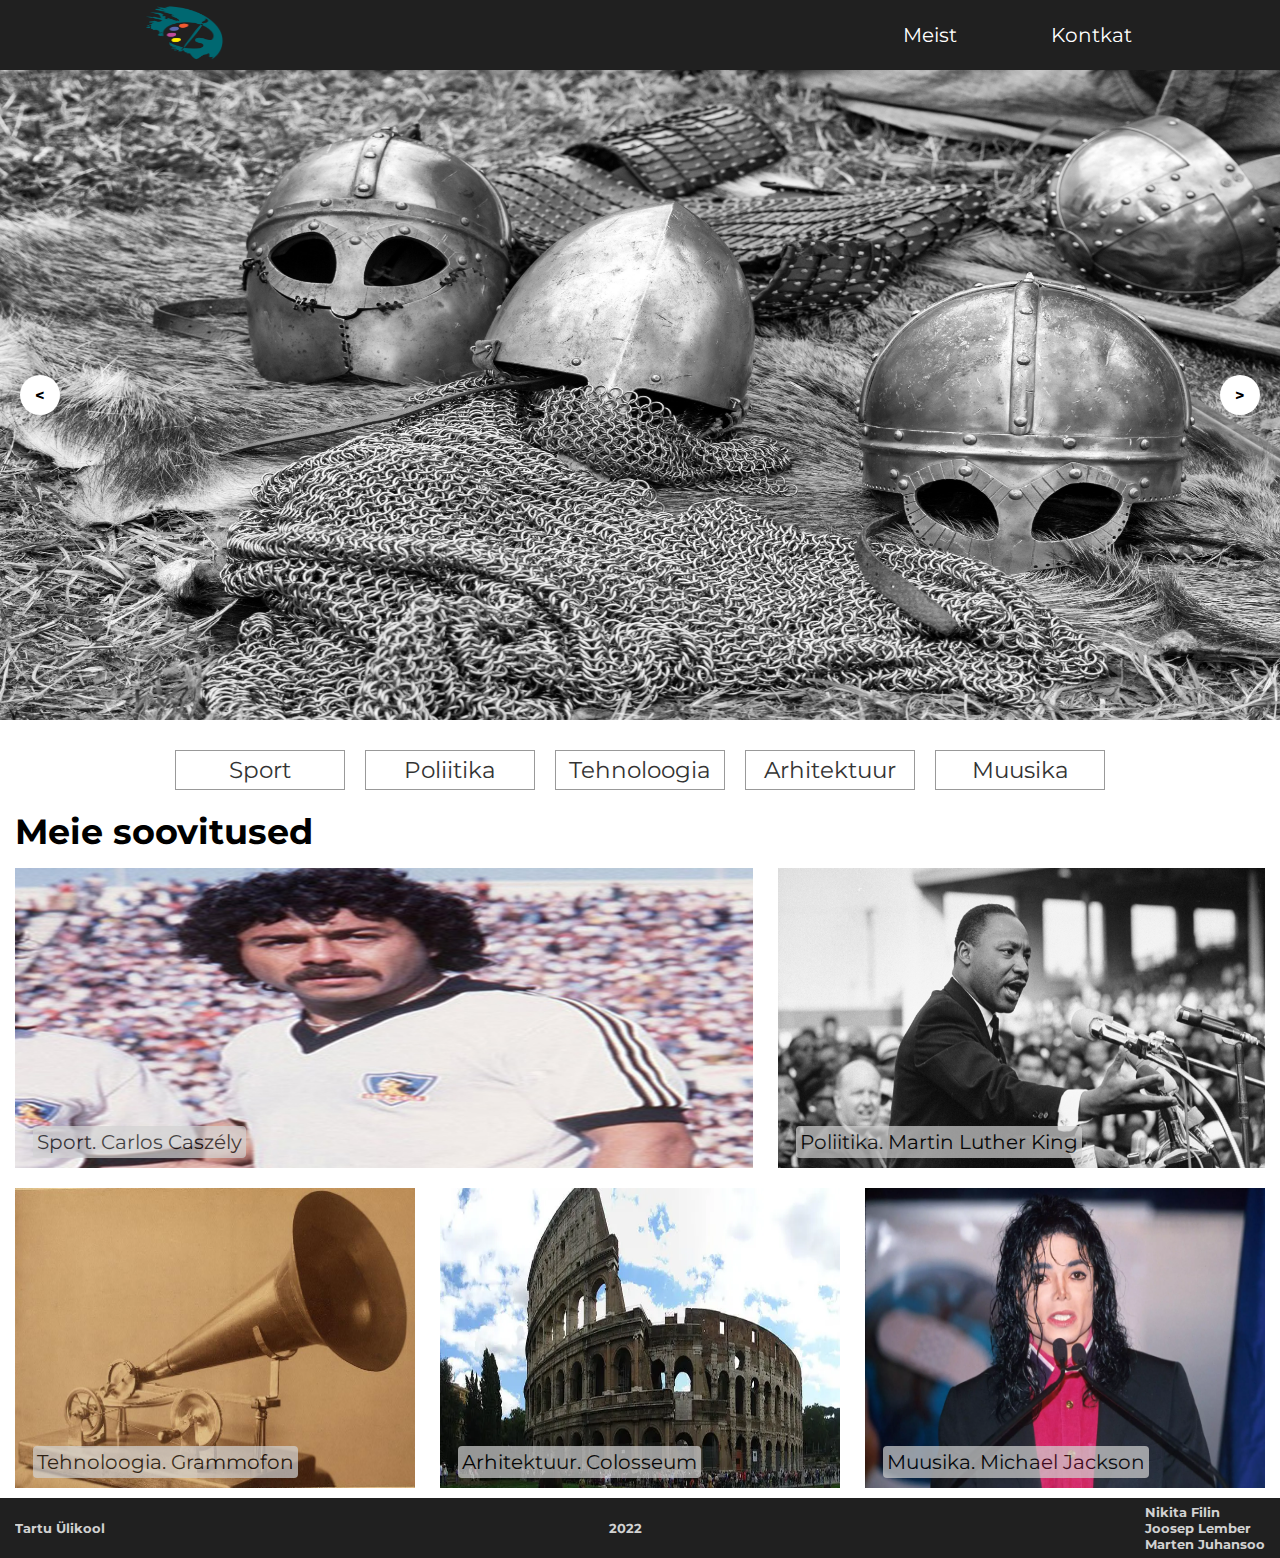
==== commit 2c55f8d1: "Errors fix" ====
--- a/index.html
+++ b/index.html
@@ -1,5 +1,5 @@
 <!DOCTYPE html>
-<html lang="en">
+<html lang="et">
 <head>
     <meta charset="UTF-8">
     <title>Title</title>
@@ -16,25 +16,25 @@
         <a class="logo" href="index.html"><img src="static/images/logo.png" alt=""></a>
         <nav class="header-nav">
             <ul class="nav-links">
-                <li><a href="">Meist</a></li>
-                <li><a href="">Kontkat</a></li>
+                <li><a href="templates/about_pg.html">Meist</a></li>
+                <li><a href="templates/kontakt.html">Kontkat</a></li>
             </ul>
         </nav>
     </header>
 
     <div class="carousel">
         <div class="carousel-item carousel-item-visible">
-            <img src="static/images/slider_1.jpeg"/>
+            <img src="static/images/slider_1.jpeg" alt="">
         </div>
         <div class="carousel-item">
-            <img src="static/images/slider_2.jpeg"/>
+            <img src="static/images/slider_2.jpeg" alt="">
         </div>
         <div class="carousel-item">
-            <img src="static/images/slider_3.jpeg"/>
+            <img src="static/images/slider_3.jpeg" alt="">
         </div>
         <div class="carousel-actions">
-            <button id="carousel-button-prev" aria-label="Previous"><span><</span></button>
-            <button id="carousel-button-next" aria-label="Next"><span>></span></button>
+            <button id="carousel-button-prev" aria-label="Previous"><span>&lt;</span></button>
+            <button id="carousel-button-next" aria-label="Next"><span>&gt;</span></button>
         </div>
     </div>
 
@@ -52,7 +52,7 @@
         <h1>Meie soovitused</h1>
     </div>
 
-    <section>
+    <div class="section">
         <div class="section-container">
             <div id="fig1" class="fig1"><img src="static/images/Carlos%20Caszély.jpeg" alt="Carlos Caszély"><p>Sport. Carlos Caszély</p></div>
             <div id="fig2" class="fig2"><img src="static/images/martin.jpeg" alt="Martin Luther King"><p>Poliitika. Martin Luther King</p></div>
@@ -60,7 +60,7 @@
             <div id="fig4" class="fig4"><img src="static/images/coliseo.jpeg" alt="Colosseum"><p>Arhitektuur. Colosseum</p></div>
             <div id="fig5" class="fig5"><img src="static/images/michel_jackson.jpeg" alt="Michael Jackson"><p>Muusika. Michael Jackson</p></div>
         </div>
-    </section>
+    </div>
 
     <footer>
         <div class="footer-container">
--- a/static/css/index.css
+++ b/static/css/index.css
@@ -102,7 +102,9 @@
 
 .heading{
     max-width: 1250px;
-    margin: 0 auto;
+    width: 100%;
+    margin: 0 auto;
+    align-items: flex-start;
 }
 
 .heading h1 {
@@ -111,7 +113,7 @@
     font-size: 35px;
 }
 
-section{
+.section{
     margin-top: 15px;
     min-height: 600px;
     margin-bottom: 10px;
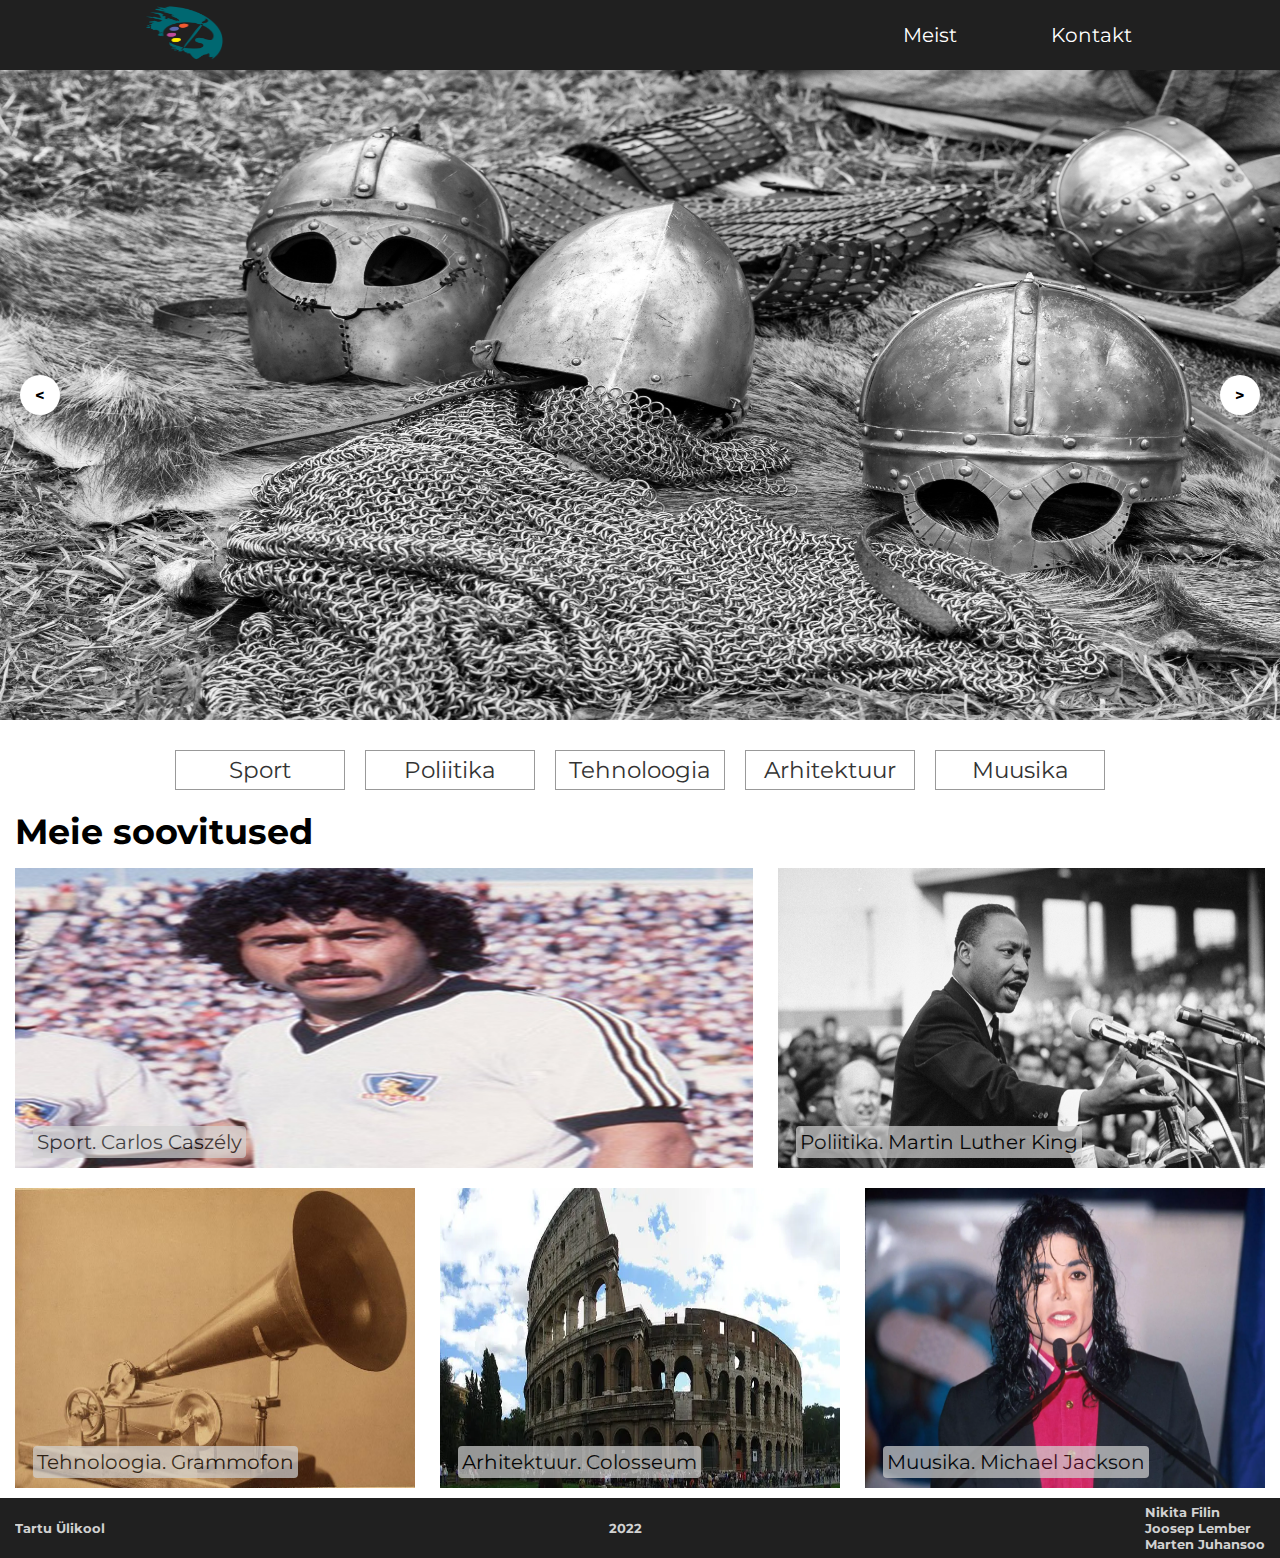
==== commit 7b02ab82: "Small errors" ====
--- a/index.html
+++ b/index.html
@@ -2,7 +2,7 @@
 <html lang="et">
 <head>
     <meta charset="UTF-8">
-    <title>Title</title>
+    <title>Virtuaalmuuseum</title>
     <link rel="stylesheet" href="static/css/index.css">
     <link rel="stylesheet" href="static/css/footer.css">
     <link rel="stylesheet" href="static/css/header.css">
@@ -17,7 +17,7 @@
         <nav class="header-nav">
             <ul class="nav-links">
                 <li><a href="templates/about_pg.html">Meist</a></li>
-                <li><a href="templates/kontakt.html">Kontkat</a></li>
+                <li><a href="templates/kontakt.html">Kontakt</a></li>
             </ul>
         </nav>
     </header>
--- a/static/css/index.css
+++ b/static/css/index.css
@@ -19,13 +19,13 @@
 
 .carousel .carousel-item,
 .carousel .carousel-item-hidden {
-    display: none; /* hide all slide images not currently being viewed */
+    display: none;
 }
 
 .carousel .carousel-item-visible {
-    display: flex; /* show current slide image */
-    width: 100%;
-    animation: fadeVisibility 0.5s; /* for fading effect when switching between slides */
+    display: flex;
+    width: 100%;
+    animation: fadeVisibility 0.5s;
 }
 
 .carousel .carousel-item img {
@@ -33,14 +33,14 @@
     height: 650px;
 }
 
-/* Navigation control styles */
+
 .carousel .carousel-actions {
     display: flex;
     width: 100%;
-    justify-content: space-between; /* put space between the navigation buttons */
-    position: absolute; /* position navigation buttons on top */
-    top: 50%; /* center navigation buttons on the slide */
-    transform: translateY(-50%); /* align navigation buttons */
+    justify-content: space-between;
+    position: absolute;
+    top: 50%;
+    transform: translateY(-50%);
 }
 
 .carousel .carousel-actions button {
@@ -55,14 +55,14 @@
 }
 
 .carousel .carousel-actions button#carousel-button-prev {
-    margin-left: 20px; /* prevent previous button from touching the side*/
+    margin-left: 20px;
 }
 
 .carousel .carousel-actions button#carousel-button-next {
-    margin-right: 20px;  /* prevent next button from touching the side*/
-}
-
-/* hanlde smooth transitions between slides */
+    margin-right: 20px;
+}
+
+
 @keyframes fadeVisibility {
     0% {
         opacity: 0;
@@ -164,6 +164,7 @@
 
 .fig1:hover, .fig2:hover, .fig3:hover, .fig4:hover, .fig5:hover{
     transform: scale(1.05);
+    cursor: pointer;
 }
 
 .fig1 p, .fig2 p, .fig3 p, .fig4 p, .fig5 p{
